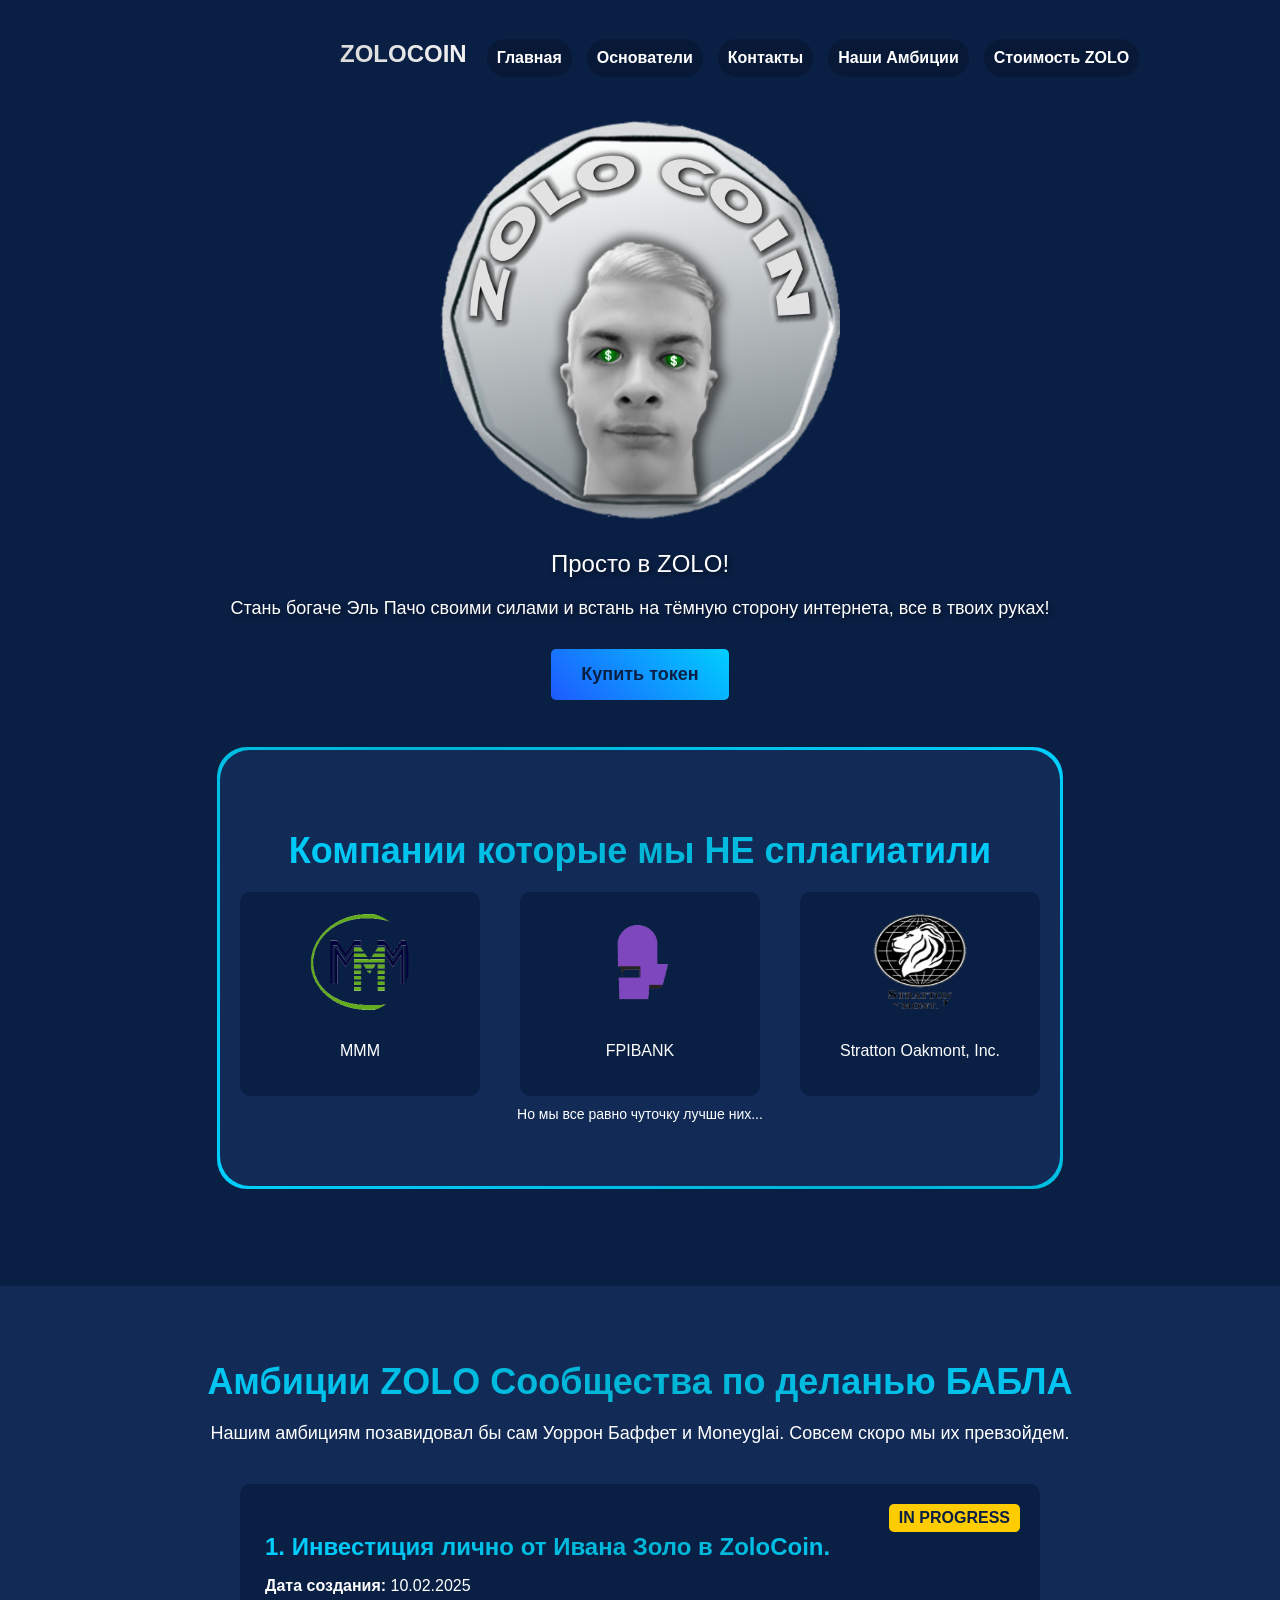
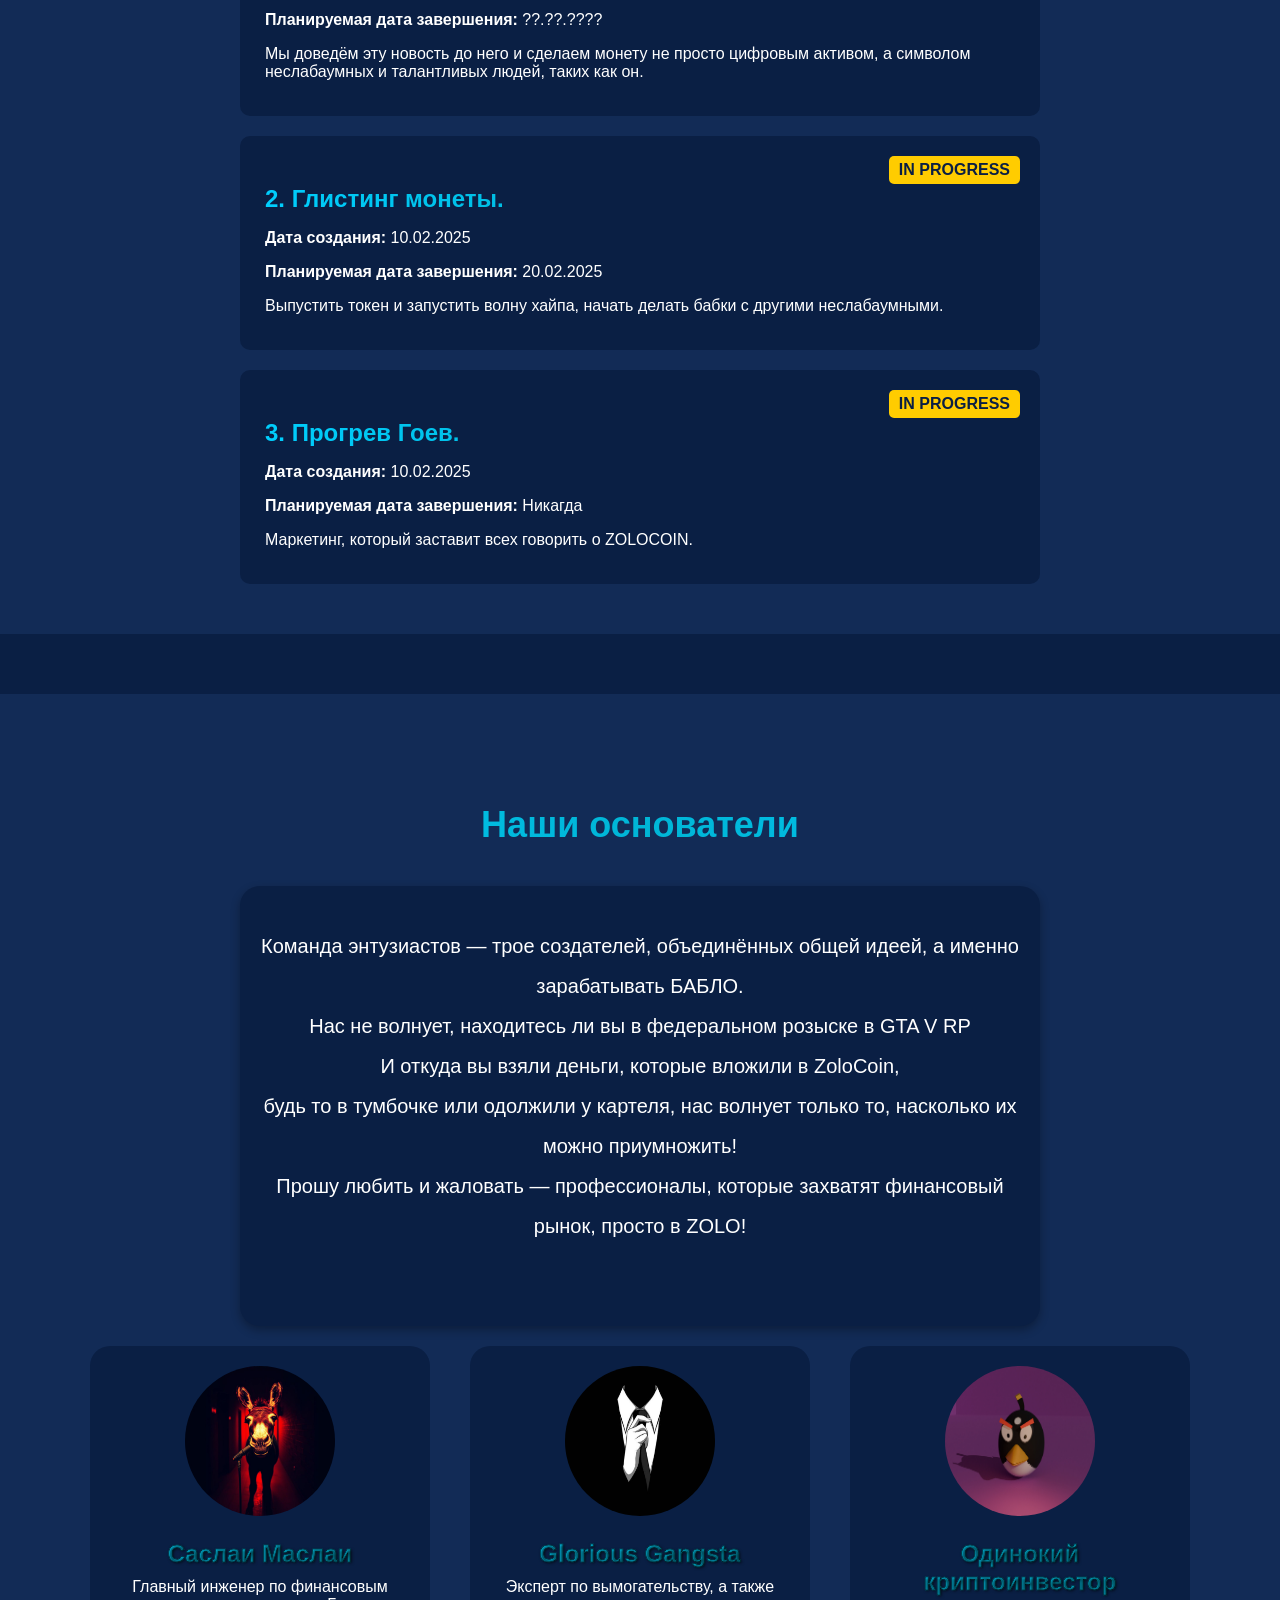
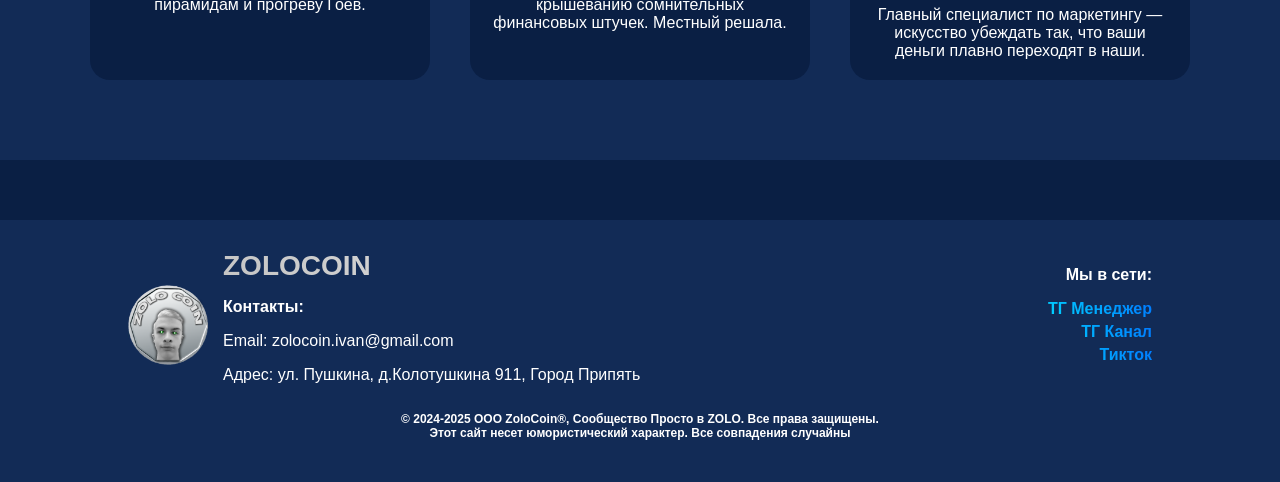
==== index.html @ fd6e4c24 "Update index.html" ====
<!DOCTYPE html>
<html lang="ru">
<head>
  <meta charset="UTF-8">
  <meta name="viewport" content="width=device-width, initial-scale=1.0">
  <title>ZOLOCOIN</title>
  <link rel="stylesheet" href="styles.css">
  <!-- Google Analytics -->
  <script async src="https://www.googletagmanager.com/gtag/js?id=G-M4DJ1XYR1H"></script>
  <script>
    window.dataLayer = window.dataLayer || [];
    function gtag(){dataLayer.push(arguments);}
    gtag('js', new Date());

    gtag('config', 'G-M4DJ1XYR1H');
  </script>
</head>
<body>
  <!-- Верхняя панель -->
  <header>
    <div class="logo">ZOLOCOIN</div>
    <nav>
      <ul>
        <li><a href="index.html">Главная</a></li>
        <li><a href="index.html#founders">Основатели</a></li>
        <li><a href="index.html#contacts">Контакты</a></li>
        <li><a href="index.html#ambitions">Наши Амбиции</a></li>
        <li><a href="#" title="Скоро...">Стоимость ZOLO</a></li>
      </ul>
    </nav>
  </header>

  <!-- Основной контент -->
  <main>
    <div>
      <img src="./images/zolocoin.png" alt="ZOLOCOIN" class="token-image">
    </div>
    
    <div class="slogan">Просто в ZOLO!</div>
    <div class="description">
      Стань богаче Эль Пачо своими силами и встань на тёмную сторону интернета, все в твоих руках!
    </div>
    <button class="buy-button"><span>Купить токен</span></button>

    <!-- Секция ККМНС -->
    <section class="inspiration-section">
      <h2>Компании которые мы НЕ сплагиатили</h2>
      <div class="inspiration-cards">
        <div class="inspiration-card">
          <img src="./images/mmm.png" alt="МММ">
          <p class="company-name">MMM</p>
        </div>
        <div class="inspiration-card">
          <img src="./images/fpi.png" alt="FPIBANK">
          <p class="company-name">FPIBANK</p>
        </div>
        <div class="inspiration-card">
          <img src="./images/stratton.png" alt="Stratton Oakmont, Inc.">
          <p class="company-name">Stratton Oakmont, Inc.</p>
        </div>
      </div>
      <p class="small-text">Но мы все равно чуточку лучше них...</p>
    </section>
  </main>
  
    <!-- Секция "Наши Амбиции" -->
  <section id="ambitions" class="ambitions-section">
    <h2>Амбиции ZOLO Сообщества по деланью БАБЛА</h2>
    <p class="subtext">Нашим амбициям позавидовал бы сам Уоррон Баффет и Moneyglai. Совсем скоро мы их превзойдем.</p>

    <!-- Карточки планов -->
    <div class="ambition-cards">
      <!-- План 1 -->
      <div class="card in-progress">
        <h3>1. Инвестиция лично от Ивана Золо в ZoloCoin.</h3>
        <p><strong>Дата создания:</strong> 10.02.2025</p>
        <p><strong>Планируемая дата завершения:</strong> ??.??.????</p>
        <p>Мы доведём эту новость до него и сделаем монету не просто цифровым активом, а символом неслабаумных и талантливых людей, таких как он.</p>
        <div class="status">IN PROGRESS</div>
      </div>

      <!-- План 2 -->
      <div class="card in-progress">
        <h3>2. Глистинг монеты.</h3>
        <p><strong>Дата создания:</strong> 10.02.2025</p>
        <p><strong>Планируемая дата завершения:</strong> 20.02.2025</p>
        <p>Выпустить токен и запустить волну хайпа, начать делать бабки с другими неслабаумными.</p>
        <div class="status">IN PROGRESS</div>
      </div>

      <!-- План 3 -->
      <div class="card in-progress">
        <h3>3. Прогрев Гоев.</h3>
        <p><strong>Дата создания:</strong> 10.02.2025</p>
        <p><strong>Планируемая дата завершения:</strong> Никагда</p>
        <p>Маркетинг, который заставит всех говорить о ZOLOCOIN.</p>
        <div class="status">IN PROGRESS</div>
      </div>
    </div>
  </section>

  <!-- Секция "Основатели" -->
  <section id="founders" class="founders-section">
    <h2 id="founders">Наши основатели</h2>
    <div class="founders-cards">
      <p class="subtext">
        Команда энтузиастов — трое создателей, объединённых общей идеей, а именно зарабатывать БАБЛО.<br>
        Нас не волнует, находитесь ли вы в федеральном розыске в GTA V RP<br>И откуда вы взяли деньги, которые вложили в ZoloCoin,<br>
        будь то в тумбочке или одолжили у картеля, нас волнует только то, насколько их можно приумножить! <br>
        Прошу любить и жаловать — профессионалы, которые захватят финансовый рынок, просто в ZOLO!
      </p>
    </div>
    <div class="founders-grid">
      <!-- Основатель 1 -->
      <div class="founder">
        <img src="./images/Osel.png" alt="Osel">
        <div class="founder-name">Саслаи Маслаи</div>
        <div class="founder-description">Главный инженер по финансовым пирамидам и прогреву Гоев.</div>
      </div>

      <!-- Основатель 2 -->
      <div class="founder">
        <img src="./images/Stanislav.png" alt="Stanislav">
        <div class="founder-name">Glorious Gangsta</div>
        <div class="founder-description">Эксперт по вымогательству, а также крышеванию сомнительных финансовых штучек. Местный решала.</div>
      </div>

      <!-- Основатель 3 -->
      <div class="founder">
        <img src="./images/Bombun.png" alt="Bombun">
        <div class="founder-name">Одинокий криптоинвестор</div>
        <div class="founder-description">Главный специалист по маркетингу — искусство убеждать так, что ваши деньги плавно переходят в наши.</div>
      </div>
    </div>
  </section>

  <script src="script.js"></script>
</body>
</html>

<footer id="contacts" class="contact-footer">
  <div class="footer-container">
    <div class="footer-left">
      <img src="./images/zolocoin.png" alt="Эмблема сообщества" class="footer-logo">
      <div class="footer-info">
        <h2 class="footer-title">ZOLOCOIN</h2>
        <p><strong>Контакты:</strong></p>
        <p>Email: zolocoin.ivan@gmail.com</p>
        <p>Адрес: ул. Пушкина, д.Колотушкина 911, Город Припять</p>
      </div>
    </div>
    <div class="footer-right">
      <p><strong>Мы в сети:</strong></p>
      <p class="footer-links">
        <a href="https://t.me/+15162410982" target="_blank">ТГ Менеджер</a>
        <a href="https://t.me/ZOLO_COIN" target="_blank">ТГ Канал</a>
        <a href="https://www.tiktok.com/@zolo.coin" target="_blank">Тикток</a>
      </p>
    </div>
  </div>
  <div class="disclaimer">
    <p>© 2024-2025 ООО ZoloCoin®, Сообщество Просто в ZOLO. Все права защищены. <br>Этот сайт несет юмористический характер. Все совпадения случайны</p>
  </div>
</footer>
---- styles.css ----
/* Общие стили */
html {
    scroll-behavior: smooth;
}

body {
  margin: 0;
  font-family: Verdana, sans-serif;
  background-color: #0A1F44; /* Темно-синий */
  color: #FFFFFF; /* Светлый текст */
}

.background-column {
    display: flex;
    align-items: center;
    justify-content: center;
    max-width: 600px;
    width: 100%;
    height: 100%;
    background-color: #0A1F44; /* Темно-синий */
    z-index: -1;
}

/* Верхняя панель */
header {
  display: flex;
  position: fixed;
  justify-content: space-between;
  align-items: center;
  padding: 20px;
  z-index: 1000;
  top: 0;
  left: 0;
  width: 100%;
  transition: padding 0.1s ease; /* Плавное изменение отступов */
}

/* Стили для элементов внутри header */
header nav ul li {
    background: #081937; /* Темно-синий фон */
    border-radius: 20px; /* Закругленные углы */
    padding: 10px;
    gap: 10px;
    position: relative;
    overflow: hidden;
    transition: transform 0.1s, box-shadow 0.1s;   
}

/* Эффект при наведении */
header nav ul li:hover {
    transform: translateY(-2px);
    box-shadow: 0 5px 15px rgba(0, 0, 0, 0.3);
}

.logo {
  font-size: 24px;
  font-weight: bold;
  background: linear-gradient(45deg, #c0c0c0, #f0f0f0, #c0c0c0);
  background-size: 300% 300%;
  animation: gradientFlow 3s ease infinite;
  -webkit-background-clip: text;
  -webkit-text-fill-color: transparent;
  width: 10rem;
  height: 3.5rem;
  margin-left: 25%;
  margin-right: 20px;
  margin-top: 20px;
  transition: margin-left 0.1s ease;
}

header nav {
  margin-right: 20%;
}

nav ul {
  list-style: none;
  display: flex;
  gap: 15px;
  padding: 0;
  transition: margin-right 0.1s ease; /* Плавное изменение отступа */
}

nav ul li a {
  text-decoration: none;
  color: #FFFFFF; /* Светлый текст */
  font-weight: bold;
  transition: color 0.3s;
  white-space: nowrap;
}

nav ul li a:hover {
  color: #1E5AFF; /* Электрик-синий */
}

/* Основной контент */
main {
  text-align: center;
  padding: 50px 20px;
}

.token-image {
  width: 400px;
  position: absolute;
  top: 320px; /* Настройка расстояния от верха страницы */
  left: 50%;
  transform: translate(-50%, -50%);
  z-index: -2;
}

.slogan {
  font-size: 24px;
  margin-top: 500px; /* Увеличиваем отступ сверху для текста */
  color: #FFFFFF; /* Светлый текст */
  text-shadow: 2px 2px 5px rgba(0, 0, 0, 0.5);
}

.description {
  font-size: 18px;
  margin-top: 20px; /* Увеличиваем отступ сверху */
  color: #FFFFFF; /* Светлый текст */
  text-shadow: 2px 2px 5px rgba(0, 0, 0, 0.5);
}

.buy-button {
  margin: 30px auto; /* Центрируем по горизонтали */
  display: block; /* Делаем блочным элементом */
  padding: 15px 30px;
  font-size: 18px;
  font-weight: bold;
  color: #0A1F44;
  background: linear-gradient(45deg, #1E5AFF, #00CFFF);
  border: none;
  border-radius: 5px;
  cursor: pointer;
  transition: background 0.3s, transform 0.3s, color 0.3s;
  position: relative;
  overflow: hidden;
}

.buy-button span {
  transition: opacity 0.3s ease, transform 0.3s ease; /* Указываем переход для span */
}

.buy-button::before {
  content: attr(data-hover-text);
  position: absolute;
  top: 50%;
  left: 50%;
  transform: translate(-50%, -50%);
  color: #0A1F44;
  opacity: 0;
  transition: opacity 0.3s;
}

.buy-button:hover {
  background: linear-gradient(45deg, #999, #e5e5e5);
  color: white;
  transform: scale(1.05);
}

.buy-button:hover::before {
  opacity: 1;
}

.buy-button span {
  display: block;
  transition: opacity 0.3s;
}

.buy-button:hover span {
  opacity: 0;
}

/* Секция "Наши Амбиции" */
.ambitions-section {
  padding: 50px 20px;
  background-color: #122B56; /* Глубокий синий */
  color: #FFFFFF; /* Светлый текст */
  text-align: center;
  margin-bottom: 60px;
}


.ambitions-section h2 {
  font-size: 36px;
  margin-bottom: 20px;
  margin-top: 25px;
  background: linear-gradient(45deg, #00CFFF, #00B5D6, #00CFFF); /* Градиентное свечение */
  -webkit-background-clip: text;
  color: transparent;
}

.ambitions-section .subtext {
  font-size: 18px;
  margin-bottom: 40px;
  color: #FFFFFF; /* Холодный серый */
}

/* Карточки планов */
.ambition-cards {
  display: flex;
  flex-direction: column;
  gap: 20px;
  max-width: 800px;
  margin: 0 auto;
}

.card {
  background-color: #0A1F44; /* Темно-синий */
  padding: 25px;
  border-radius: 10px;
  text-align: left;
  position: relative;
  transition: transform 0.3s, box-shadow 0.3s;
  color: #FFFFFF; /* Абсолютно белый текст */
}

.card:hover {
  transform: translateY(-5px);
  box-shadow: 0 5px 15px rgba(0, 0, 0, 0.3);
}

.card h3 {
  font-size: 24px;
  margin-bottom: 10px;
  background: linear-gradient(45deg, #00CFFF, #00B5D6, #00CFFF);
  -webkit-background-clip: text;
  -webkit-text-fill-color: transparent;
}

.card p {
  font-size: 16px;
  margin-bottom: 10px;
  color: #FFFFFF; /* Абсолютно белый текст */
}
/* Статусы */
.status {
  position: absolute;
  top: 20px;
  right: 20px;
  padding: 5px 10px;
  border-radius: 5px;
  font-weight: bold;
}

.in-progress .status {
  background-color: #ffcc00; /* Жёлтый для IN PROGRESS */
  color: #0A1F44; /* Темно-синий */
}

.done .status {
  background-color: #00cc66; /* Зелёный для DONE */
  color: #0A1F44; /* Темно-синий */
}

.failed .status {
  background-color: #cc0000; /* Красный для FAILED */
  color: #0A1F44; /* Темно-синий */
}

/* Секция "Основатели" */
.founders-section {
  padding: 80px 20px; /* Увеличиваем отступ сверху и снизу */
  background-color: #122B56; /* Глубокий синий */
  color: #FFFFFF; /* Светлый текст */
  text-align: center;
  position: relative;
  overflow: hidden;
}

.founders-section::before {
  content: "";
  position: absolute;
  top: 0;
  left: 0;
  right: 0;
  bottom: 0;
  border-radius: 20px; /* Повторяем закругление */
  padding: 3px; /* Толщина градиентной рамки */
  background: linear-gradient(45deg, #00CFFF, #00B5D6, #00CFFF);
  -webkit-mask: linear-gradient(#fff 0 0) content-box, linear-gradient(#fff 0 0);
  mask: linear-gradient(#fff 0 0) content-box, linear-gradient(#fff 0 0);
  -webkit-mask-composite: xor;
  mask-composite: exclude;
  z-index: -1;
}

.founders-section h2 {
  font-size: 36px;
  margin-bottom: 40px; /* Увеличиваем отступ снизу */
  background: linear-gradient(45deg, #00CFFF, #00B5D6, #00CFFF); /* Градиентное свечение */
  -webkit-background-clip: text;
  color: transparent;
}

.founders-section .subtext {
  font-size: 20px;
  line-height: 2;
  color: #FFFFFF; /* Холодный серый */
}

/* Сетка основателей */
.founders-grid {
  display: flex;
  justify-content: center;
  gap: 40px;
  flex-wrap: wrap;
}

.founders-cards {
    background: #0A1F44; /* Темно-синий */
    box-shadow: 0 4px 10px rgba(0, 0, 0, 0.3);
    max-width: 800px; /* Ограничиваем ширину */
    margin: 0 auto; /* Центрируем карточку */
    font-family: Verdana, sans-serif;
    text-align: center; /* Выравниваем текст по центру */
    box-sizing: border-box;
    padding: 20px 20px 60px 20px; /* Добавляем отступ снизу */
    border-radius: 20px; /* Закругляем углы контейнера */
    position: relative;
    overflow: hidden;
}

.founders-cards::before {
  content: "";
  position: absolute;
  top: 0;
  left: 0;
  right: 0;
  bottom: 0;
  border-radius: 20px; /* Повторяем закругление */
  padding: 3px; /* Толщина градиентной рамки */
  background: linear-gradient(45deg, #00CFFF, #00B5D6, #00CFFF);
  -webkit-mask: linear-gradient(#fff 0 0) content-box, linear-gradient(#fff 0 0);
  mask: linear-gradient(#fff 0 0) content-box, linear-gradient(#fff 0 0);
  -webkit-mask-composite: xor;
  mask-composite: exclude;
  z-index: -1;
}

.founder {
  background-color: #0A1F44; /* Темно-синий */
  padding: 20px;
  border-radius: 20px; /* Закругляем углы карточек */
  width: 300px;
  text-align: center;
  transition: transform 0.3s, box-shadow 0.3s;
  color: #FFFFFF; /* Светлый текст */
  margin-top: 20px; /* Добавляем отступ сверху */
  position: relative;
  overflow: hidden;
}

.founder::before {
  content: "";
  position: absolute;
  top: 0;
  left: 0;
  right: 0;
  bottom: 0;
  border-radius: 20px; /* Повторяем закругление */
  padding: 3px; /* Толщина градиентной рамки */
  background: linear-gradient(45deg, #00CFFF, #00B5D6, #00CFFF);
  -webkit-mask: linear-gradient(#fff 0 0) content-box, linear-gradient(#fff 0 0);
  mask: linear-gradient(#fff 0 0) content-box, linear-gradient(#fff 0 0);
  -webkit-mask-composite: xor;
  mask-composite: exclude;
  z-index: -1;
}

.founder:hover {
  transform: translateY(-5px);
  box-shadow: 0 5px 15px rgba(0, 0, 0, 0.3);
}

.founder img {
  width: 150px;
  height: 150px;
  border-radius: 50%;
  margin-bottom: 20px;
}

.founder-name {
  font-size: 24px;
  font-weight: bold;
  background: linear-gradient(45deg, #00CFFF, #00B5D6, #00CFFF);
  background-size: 200% 200%;
  -webkit-background-clip: text;
  background-clip: text;
  color: #00CFFF; /* Fallback для старых браузеров */
  color: transparent; /* Для градиента */
  text-shadow: 1px 1px 3px rgba(0, 0, 0, 0.7); /* Усиленная тень */
  -webkit-text-stroke: 0.5px #000000; /* Тонкая обводка */
  margin-bottom: 10px;
  animation: gradientFlow 4s ease infinite; /* Переливающийся градиент */
  transition: transform 0.3s ease, text-shadow 0.3s ease; /* Плавный переход */
}

.founder-name:hover {
  transform: scale(1.05); /* Увеличение при наведении */
  text-shadow: 1px 1px 3px rgba(0, 0, 0, 0.7), 0 0 5px rgba(0, 207, 255, 0.5); /* Свечение */
}

@keyframes gradientFlow {
  0% { background-position: 0% 50%; }
  50% { background-position: 100% 50%; }
  100% { background-position: 0% 50%; }
}

.founder-description {
  font-size: 16px;
  color: #FFFFFF; /* Светлый текст */
}

/* Новая секция с глубоким синим фоном */
.inspiration-section {
  background-color: #122B56; /* Глубокий синий */
  color: #FFFFFF; /* Белый текст */
  padding: 50px 20px;
  text-align: center;
  margin: 50px auto; /* Отступы сверху и снизу, центрируем по горизонтали */
  max-width: 800px; /* Ограничение ширины */
  border-radius: 30px; /* Закругленные углы контейнера */
  position: relative; /* Чтобы псевдоэлемент был относительно контейнера */
}

.inspiration-section::before {
  content: "";
  position: absolute;
  top: -3px; left: -3px; right: -3px; bottom: -3px; /* Выход за границы контейнера */
  border-radius: 30px; /* Закругляем рамку */
  background: linear-gradient(45deg, #00CFFF, #00B5D6, #00CFFF); /* Градиентная рамка */
  z-index: -1; /* Отправляем градиент назад */
}

.inspiration-section h2 {
  font-size: 36px;
  margin-bottom: 20px;
  background: linear-gradient(45deg, #00CFFF, #00B5D6, #00CFFF); /* Градиентное свечение */
  -webkit-background-clip: text;
  color: transparent;
}

.inspiration-cards {
  display: flex;
  justify-content: center;
  gap: 40px;
  flex-wrap: wrap;
  max-width: 800px;
  margin: 0 auto;
}

.inspiration-card {
  background-color: #0A1F44; /* Темно-синий */
  padding: 20px;
  border-radius: 10px; /* Закругленные углы карточек */
  width: 200px; /* Ограничиваем ширину каждой карточки */
  text-align: center;
  transition: transform 0.3s, box-shadow 0.3s;
  color: #FFFFFF; /* Белый текст */
}

.inspiration-card:hover {
  transform: translateY(-5px);
  box-shadow: 0 5px 15px rgba(0, 0, 0, 0.3);
}

.inspiration-card img {
  width: 100px; /* Уменьшаем размер изображения */
  height: 100px;
  margin-bottom: 10px;
  border-radius: 50%; /* Делаем изображения круглыми */
}

.company-name {
  font-size: 16px; /* Размер шрифта для названий компаний */
  color: #FFFFFF; /* Белый текст */
}

.small-text {
  font-size: 14px; /* Мелкий шрифт */
  color: #FFFFFF; /* Белый текст */
  margin-top: 10px;
}

/* Адаптивные стили */
.burger {
    display: none;
}
@media (max-width: 768px) {
    .burger {
        display: block;
    }
    header {
        position: relative;
    }
    nav ul {
        display: none;
        flex-direction: column;
        position: absolute;
        top: 60px;
        left: 0;
        width: 100%;
        background-color: #081937;
        padding: 10px 0;
    }
    nav ul.active {
        display: flex;
    }
    nav ul li {
        margin: 10px 0;
    }
}

/* Наши контакты */
.contact-footer {
  background-color: #122B56;
  color: white;
  padding: 30px 10%;
  margin-top: 60px;
}


.footer-container {
  display: flex;
  justify-content: space-between;
  align-items: flex-start;
}

.footer-left {
  display: flex;
  align-items: center;
}

.footer-logo {
  width: 80px; /* Эмблема остается маленькой */
  height: auto;
  margin-right: 15px;
}

.footer-info {
  text-align: left;
}

.footer-title {
  font-size: 28px;
  font-weight: bold;
  background: linear-gradient(45deg, #c0c0c0, #f0f0f0, #c0c0c0);
  background-size: 300% 300%;
  animation: gradientFlow 3s ease infinite;
  -webkit-background-clip: text;
  -webkit-text-fill-color: transparent;
  margin: 0;
}

.footer-right {
  text-align: right;
}

.footer-links a {
  display: block;  /* Располагаем гиперссылки столбцом */
  font-weight: bold;
  background: linear-gradient(45deg, #00D4FF, #0077FF);
  -webkit-background-clip: text;
  -webkit-text-fill-color: transparent;
  transition: -webkit-text-fill-color 0.3s ease;
  margin-bottom: 5px;
}

.footer-links a:hover {
  -webkit-text-fill-color: white;
}

.disclaimer {
  text-align: center;
  font-weight: bold;
  font-size: 12px;
  margin-top: 10px;
}

@keyframes gradientFlow {
  0% {
    background-position: 0% 50%;
  }
  50% {
    background-position: 100% 50%;
  }
  100% {
    background-position: 0% 50%;
  }
}
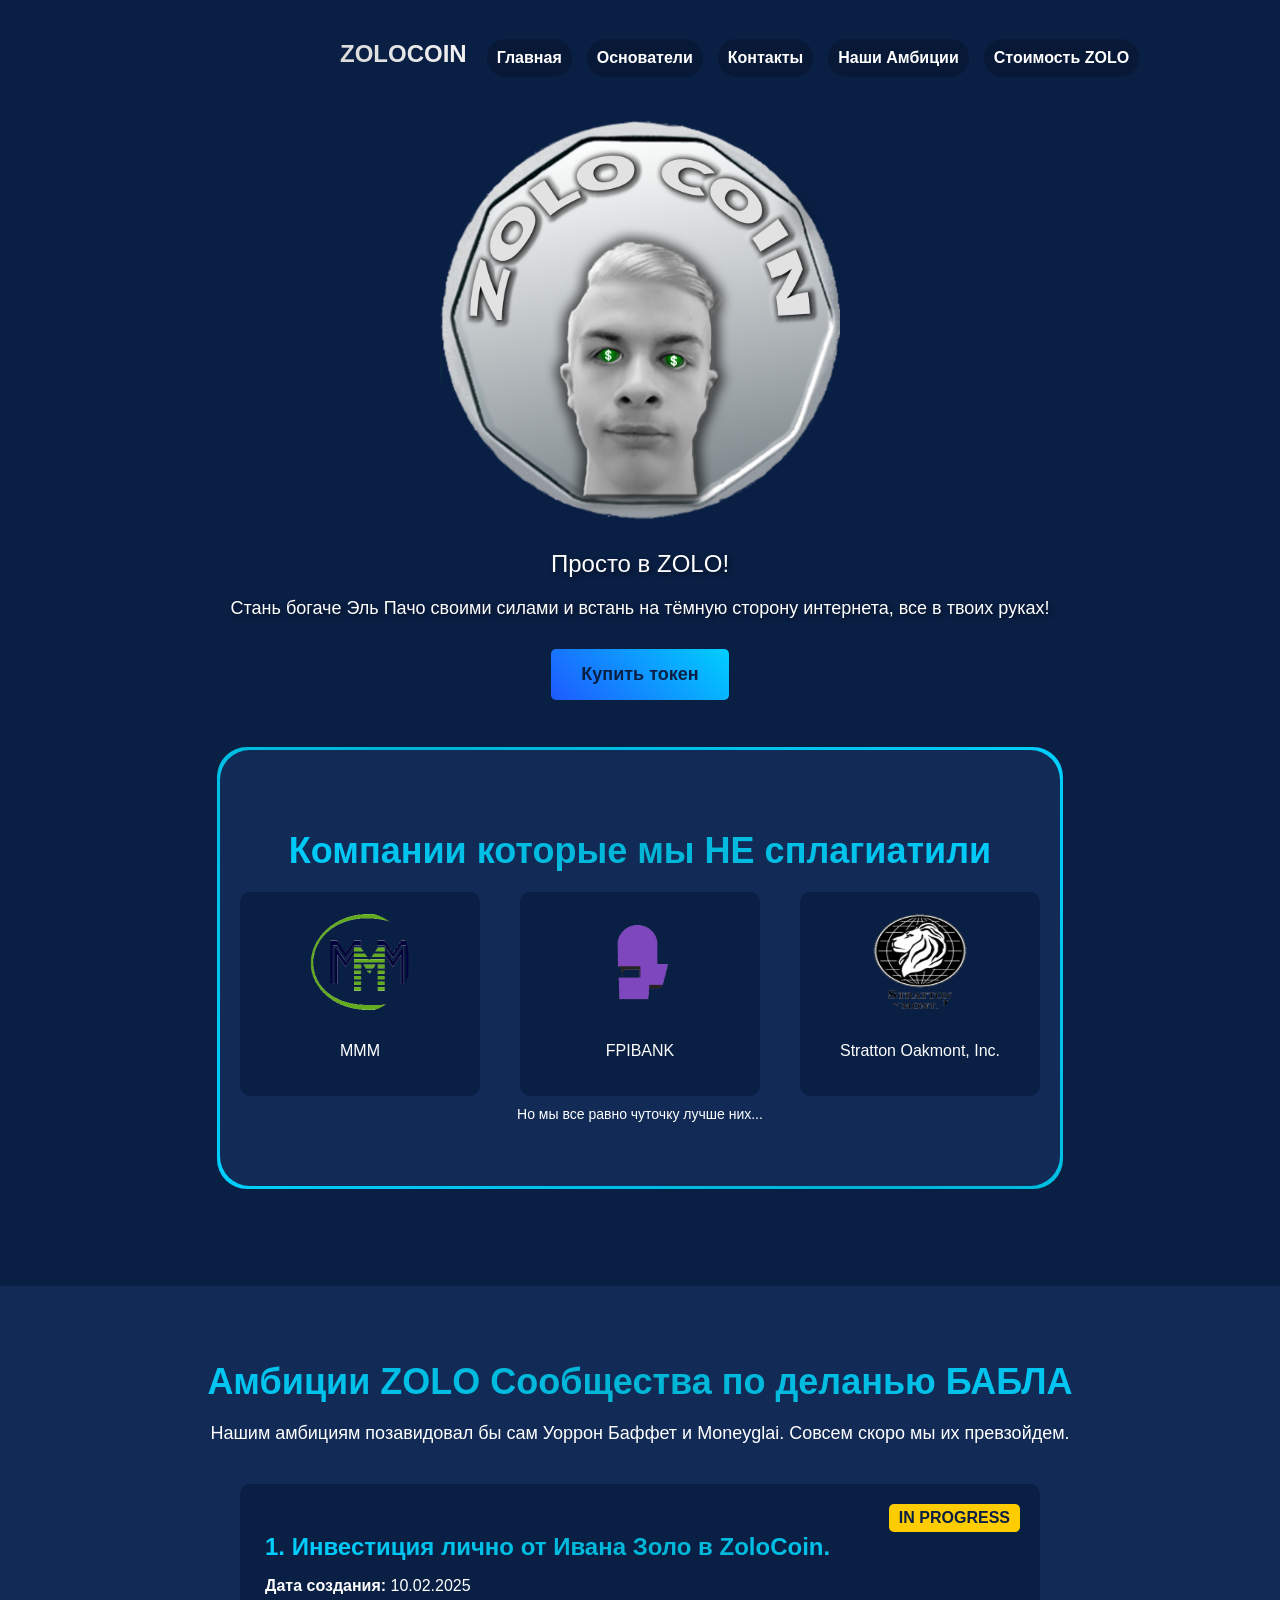
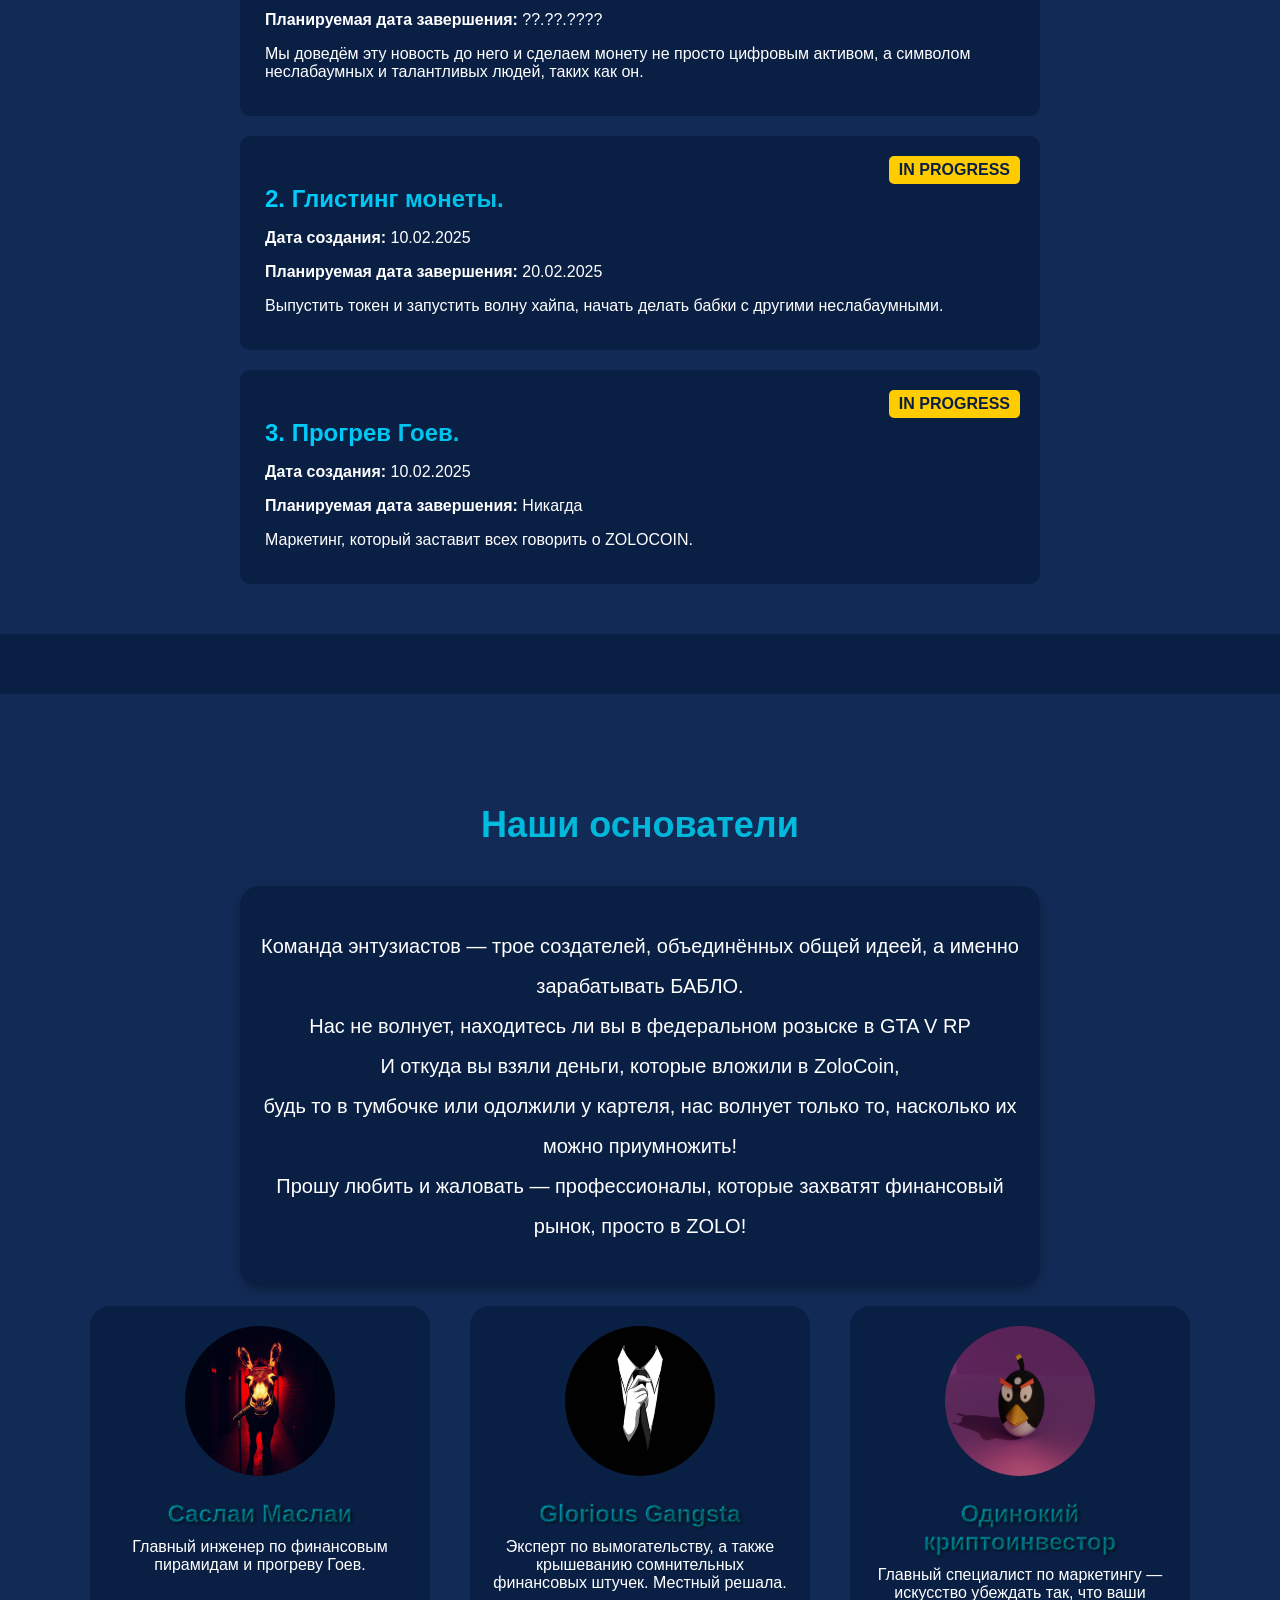
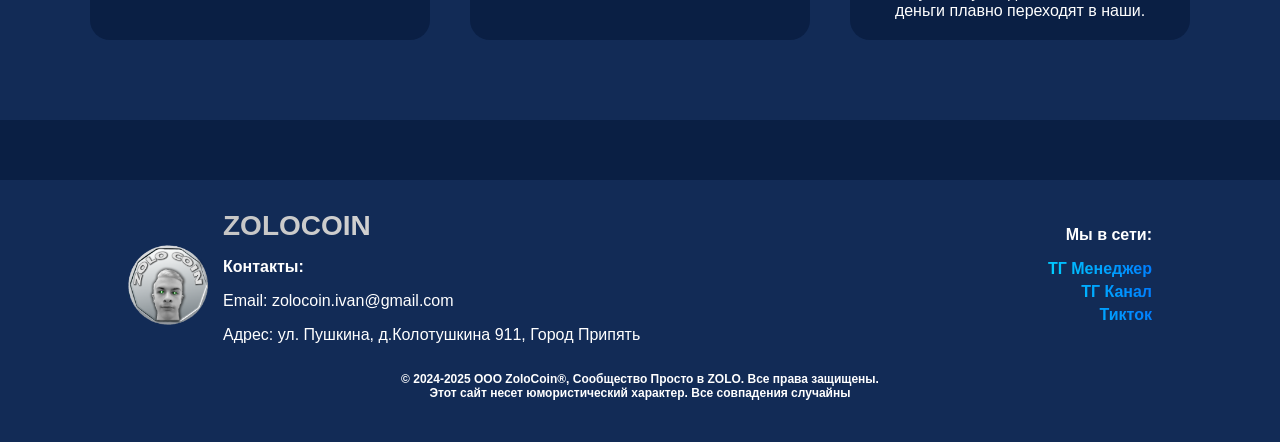
==== commit 51c33826: "Update index.html" ====
--- a/index.html
+++ b/index.html
@@ -2,7 +2,7 @@
 <html lang="ru">
 <head>
   <meta charset="UTF-8">
-  <meta name="viewport" content="width=device-width, initial-scale=1.0">
+  <meta name="viewport" content="width=device-width, initial-scale=1.0, maximum-scale=1.0, user-scalable=no">
   <title>ZOLOCOIN</title>
   <link rel="stylesheet" href="styles.css">
   <!-- Google Analytics -->
@@ -152,7 +152,7 @@
     <div class="footer-right">
       <p><strong>Мы в сети:</strong></p>
       <p class="footer-links">
-        <a href="https://t.me/+15162410982" target="_blank">ТГ Менеджер</a>
+        <a href="https://t.me/sukoebatel" target="_blank">ТГ Менеджер</a>
         <a href="https://t.me/ZOLO_COIN" target="_blank">ТГ Канал</a>
         <a href="https://www.tiktok.com/@zolo.coin" target="_blank">Тикток</a>
       </p>
--- a/styles.css
+++ b/styles.css
@@ -122,8 +122,8 @@
 }
 
 .buy-button {
-  margin: 30px auto; /* Центрируем по горизонтали */
-  display: block; /* Делаем блочным элементом */
+  margin: 30px auto;
+  display: block;
   padding: 15px 30px;
   font-size: 18px;
   font-weight: bold;
@@ -136,9 +136,8 @@
   position: relative;
   overflow: hidden;
 }
-
 .buy-button span {
-  transition: opacity 0.3s ease, transform 0.3s ease; /* Указываем переход для span */
+  transition: opacity 0.3s ease, transform 0.3s ease;
 }
 
 .buy-button::before {
@@ -305,20 +304,21 @@
   justify-content: center;
   gap: 40px;
   flex-wrap: wrap;
+  padding: 0 10px; /* Добавляем отступы по бокам для телефонов */
 }
 
 .founders-cards {
-    background: #0A1F44; /* Темно-синий */
-    box-shadow: 0 4px 10px rgba(0, 0, 0, 0.3);
-    max-width: 800px; /* Ограничиваем ширину */
-    margin: 0 auto; /* Центрируем карточку */
-    font-family: Verdana, sans-serif;
-    text-align: center; /* Выравниваем текст по центру */
-    box-sizing: border-box;
-    padding: 20px 20px 60px 20px; /* Добавляем отступ снизу */
-    border-radius: 20px; /* Закругляем углы контейнера */
-    position: relative;
-    overflow: hidden;
+  background: #0A1F44; /* Темно-синий */
+  box-shadow: 0 4px 10px rgba(0, 0, 0, 0.3);
+  max-width: 800px; /* Ограничиваем ширину */
+  margin: 0 auto; /* Центрируем карточку */
+  font-family: Verdana, sans-serif;
+  text-align: center; /* Выравниваем текст по центру */
+  box-sizing: border-box;
+  padding: 20px; /* Уменьшаем нижний отступ для телефонов */
+  border-radius: 20px; /* Закругляем углы контейнера */
+  position: relative;
+  overflow: hidden;
 }
 
 .founders-cards::before {
@@ -343,6 +343,7 @@
   padding: 20px;
   border-radius: 20px; /* Закругляем углы карточек */
   width: 300px;
+  max-width: 100%; /* Устанавливаем максимальную ширину 100% для адаптивности */
   text-align: center;
   transition: transform 0.3s, box-shadow 0.3s;
   color: #FFFFFF; /* Светлый текст */
@@ -412,6 +413,61 @@
   color: #FFFFFF; /* Светлый текст */
 }
 
+/* Адаптивность для телефонов */
+@media (max-width: 768px) {
+  .founders-grid {
+    gap: 20px; /* Уменьшаем расстояние между карточками */
+    padding: 0 5px; /* Уменьшаем боковые отступы */
+  }
+
+  .founders-cards {
+    max-width: 100%; /* Растягиваем на всю ширину */
+    padding: 15px; /* Уменьшаем внутренние отступы */
+  }
+
+  .founder {
+    width: 100%; /* Полная ширина карточки */
+    max-width: 320px; /* Ограничиваем максимальную ширину */
+    margin: 10px auto; /* Центрируем с меньшим отступом сверху */
+    padding: 15px; /* Уменьшаем внутренние отступы */
+  }
+
+  .founder img {
+    width: 120px; /* Уменьшаем фото */
+    height: 120px;
+    margin-bottom: 15px; /* Уменьшаем отступ снизу */
+  }
+
+  .founder-name {
+    font-size: 20px; /* Уменьшаем шрифт имени */
+    animation: gradientFlow 6s ease infinite; /* Замедляем анимацию для компактности */
+  }
+
+  .founder-description {
+    font-size: 14px; /* Уменьшаем шрифт описания */
+    line-height: 1.4; /* Улучшаем читаемость */
+  }
+}
+
+@media (max-width: 480px) {
+  .founder {
+    max-width: 280px; /* Ещё меньше для совсем маленьких экранов */
+  }
+
+  .founder img {
+    width: 100px; /* Ещё меньше фото */
+    height: 100px;
+  }
+
+  .founder-name {
+    font-size: 18px; /* Ещё меньше шрифт */
+  }
+
+  .founder-description {
+    font-size: 12px; /* Минимальный читаемый размер */
+  }
+}
+
 /* Новая секция с глубоким синим фоном */
 .inspiration-section {
   background-color: #122B56; /* Глубокий синий */
@@ -483,33 +539,73 @@
   margin-top: 10px;
 }
 
-/* Адаптивные стили */
+/* Адаптивные стили (ДЛЯ МАБИЛЫ) */
+/* Стили для бургер-меню */
 .burger {
+  display: none;
+  cursor: pointer;
+  padding: 10px;
+  width: 40px;
+  height: 30px;
+  position: relative;
+}
+
+.burger span {
+  display: block;
+  width: 100%;
+  height: 3px;
+  background: #FFFFFF;
+  margin: 5px 0;
+  transition: all 0.3s ease;
+}
+
+@media (max-width: 768px) {
+  .burger {
+    display: block;
+  }
+  header {
+    position: fixed;
+    width: 100%;
+    z-index: 1000;
+  }
+  nav ul {
     display: none;
-}
-@media (max-width: 768px) {
-    .burger {
-        display: block;
-    }
-    header {
-        position: relative;
-    }
-    nav ul {
-        display: none;
-        flex-direction: column;
-        position: absolute;
-        top: 60px;
-        left: 0;
-        width: 100%;
-        background-color: #081937;
-        padding: 10px 0;
-    }
-    nav ul.active {
-        display: flex;
-    }
-    nav ul li {
-        margin: 10px 0;
-    }
+    flex-direction: column;
+    position: absolute;
+    top: 60px;
+    left: 0;
+    width: 100%;
+    background: #081937;
+    padding: 20px 0;
+    box-shadow: 0 5px 15px rgba(0, 0, 0, 0.3);
+  }
+  nav ul.active {
+    display: flex;
+  }
+  nav ul li {
+    margin: 15px 0;
+    text-align: center;
+  }
+  nav ul li a {
+    font-size: 18px;
+    padding: 10px;
+    display: block;
+  }
+  nav ul li a:hover {
+    background: #1E5AFF;
+    border-radius: 5px;
+  }
+}
+
+/* Анимация бургера в крестик */
+.burger.open span:nth-child(1) {
+  transform: rotate(45deg) translate(7px, 7px);
+}
+.burger.open span:nth-child(2) {
+  opacity: 0;
+}
+.burger.open span:nth-child(3) {
+  transform: rotate(-45deg) translate(7px, -7px);
 }
 
 /* Наши контакты */
@@ -589,3 +685,22 @@
     background-position: 0% 50%;
   }
 }
+
+/* Responsive (для телефонов) */
+@media (max-width: 768px) {
+  .footer-container {
+    flex-direction: column;
+    align-items: center;
+    text-align: center;
+  }
+  .footer-logo {
+    width: 60px; /* Уменьшаем логотип */
+  }
+  .footer-title {
+    font-size: 24px;
+  }
+  .footer-left,
+  .footer-right {
+    margin-bottom: 15px;
+  }
+}
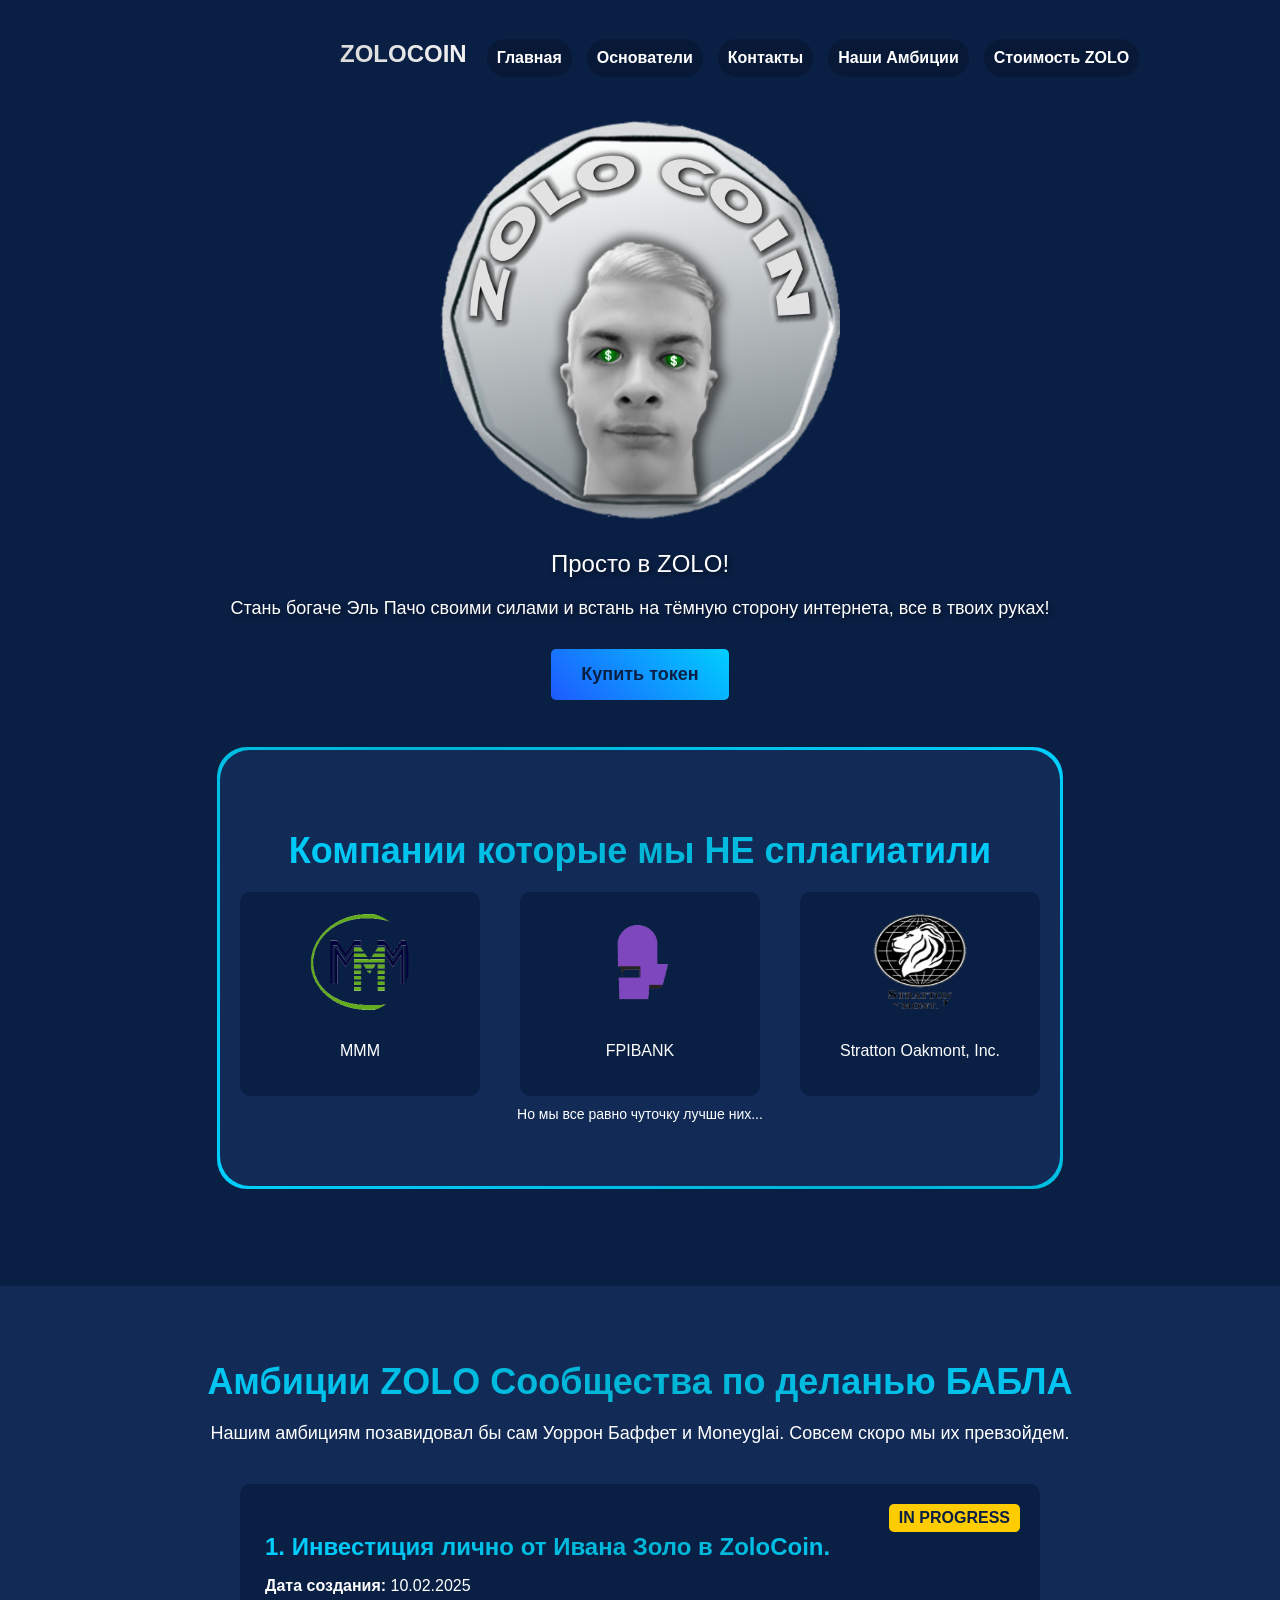
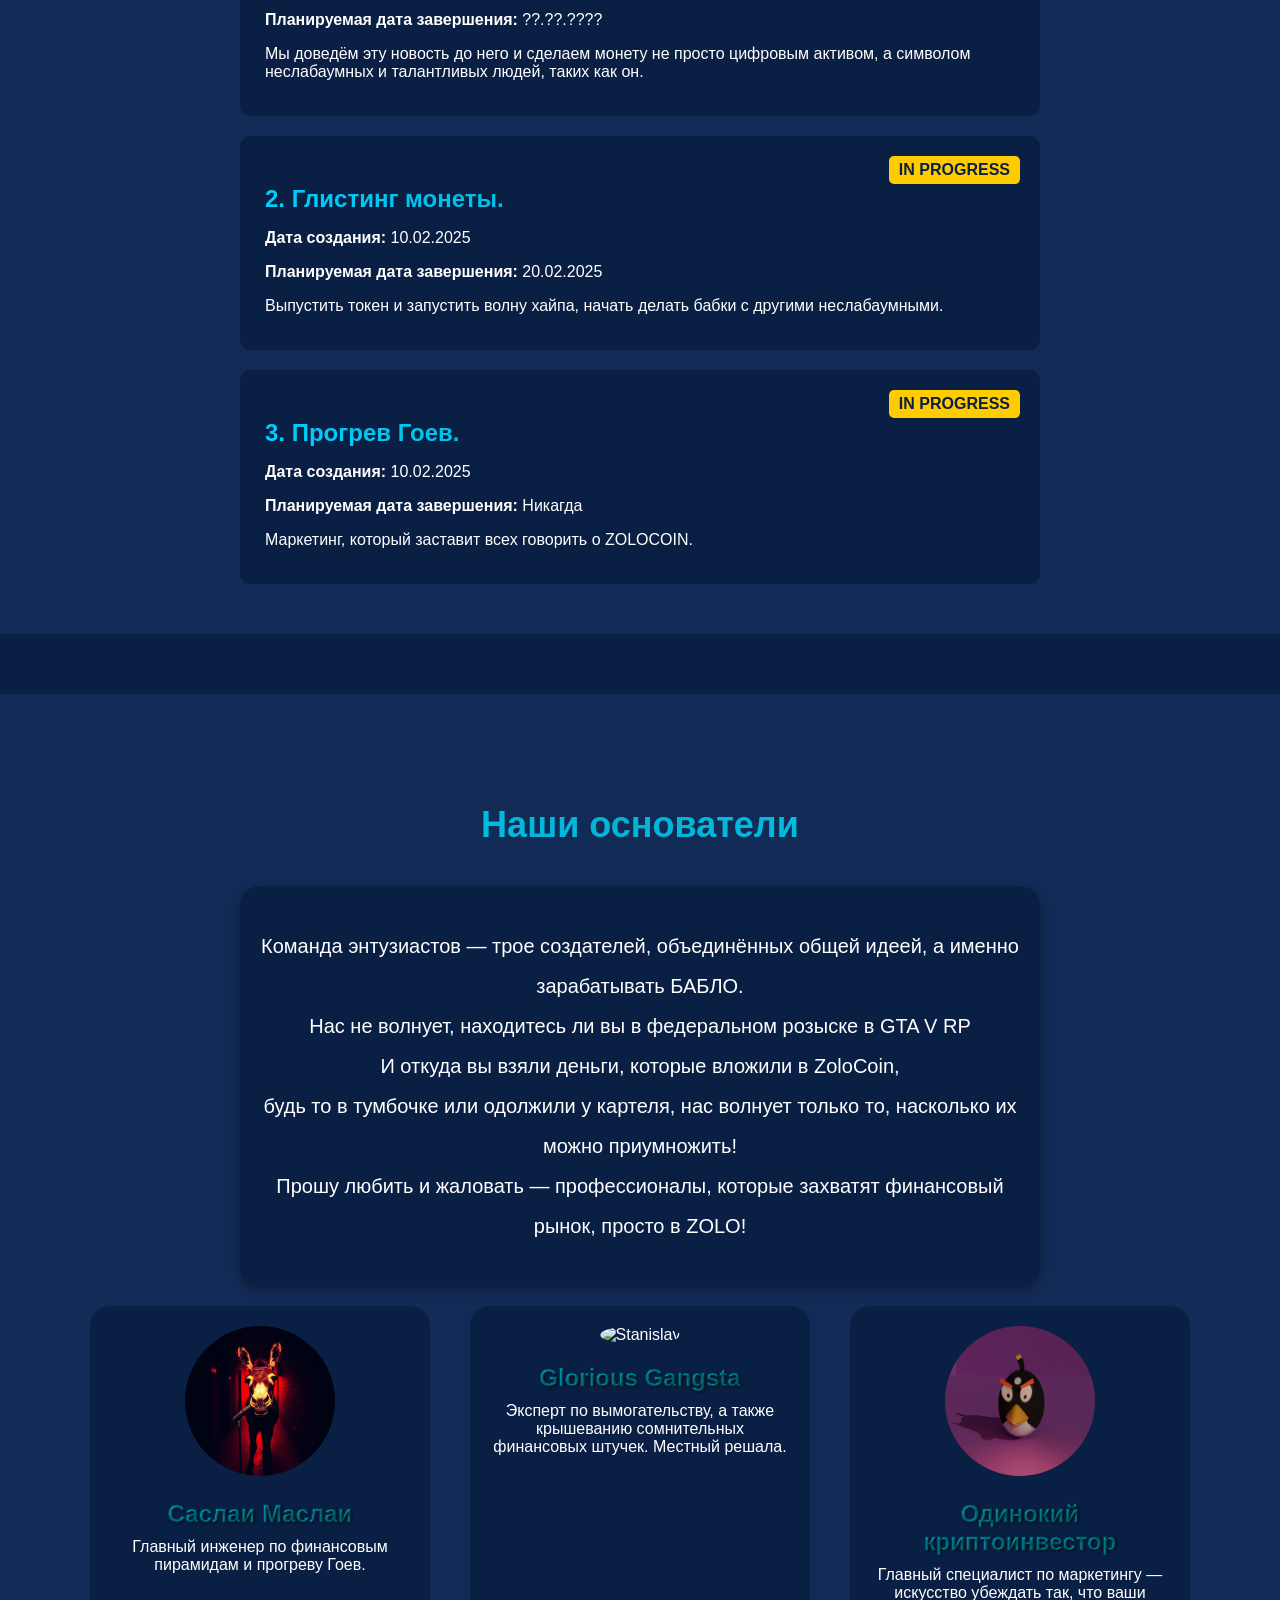
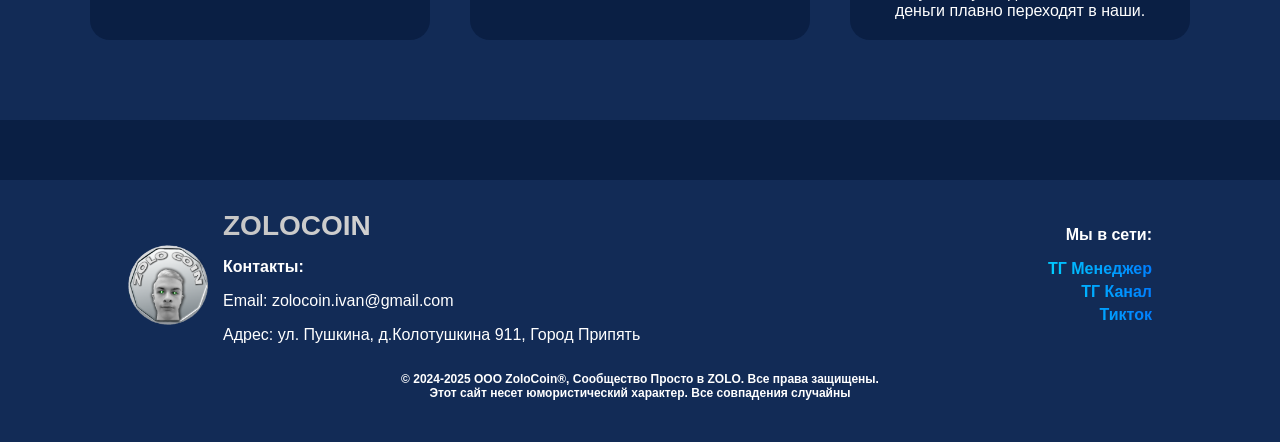
==== commit f11d12ce: "Update index.html" ====
--- a/index.html
+++ b/index.html
@@ -120,7 +120,7 @@
 
       <!-- Основатель 2 -->
       <div class="founder">
-        <img src="./images/Stanislav.png" alt="Stanislav">
+        <img src="./" alt="Stanislav">
         <div class="founder-name">Glorious Gangsta</div>
         <div class="founder-description">Эксперт по вымогательству, а также крышеванию сомнительных финансовых штучек. Местный решала.</div>
       </div>
@@ -152,7 +152,7 @@
     <div class="footer-right">
       <p><strong>Мы в сети:</strong></p>
       <p class="footer-links">
-        <a href="https://t.me/sukoebatel" target="_blank">ТГ Менеджер</a>
+        <a href="https://t.me/" target="_blank">ТГ Менеджер</a>
         <a href="https://t.me/ZOLO_COIN" target="_blank">ТГ Канал</a>
         <a href="https://www.tiktok.com/@zolo.coin" target="_blank">Тикток</a>
       </p>
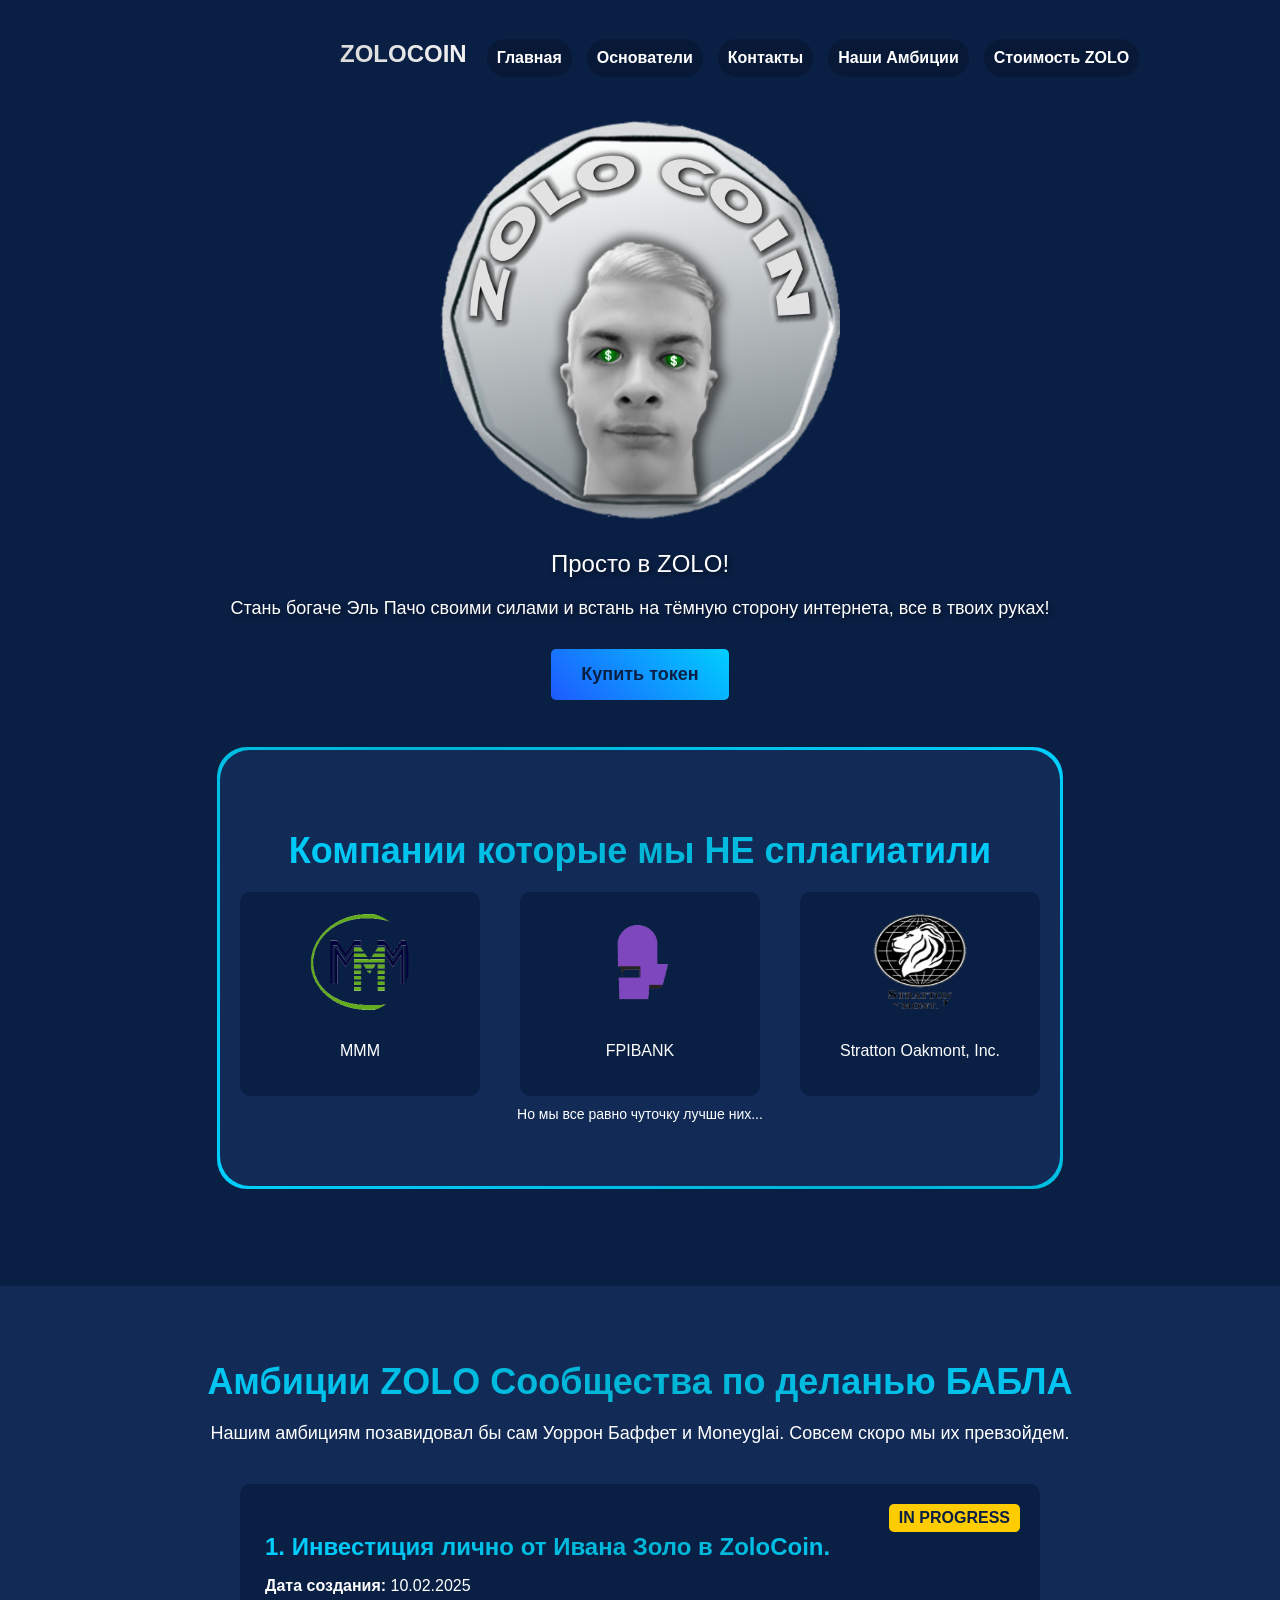
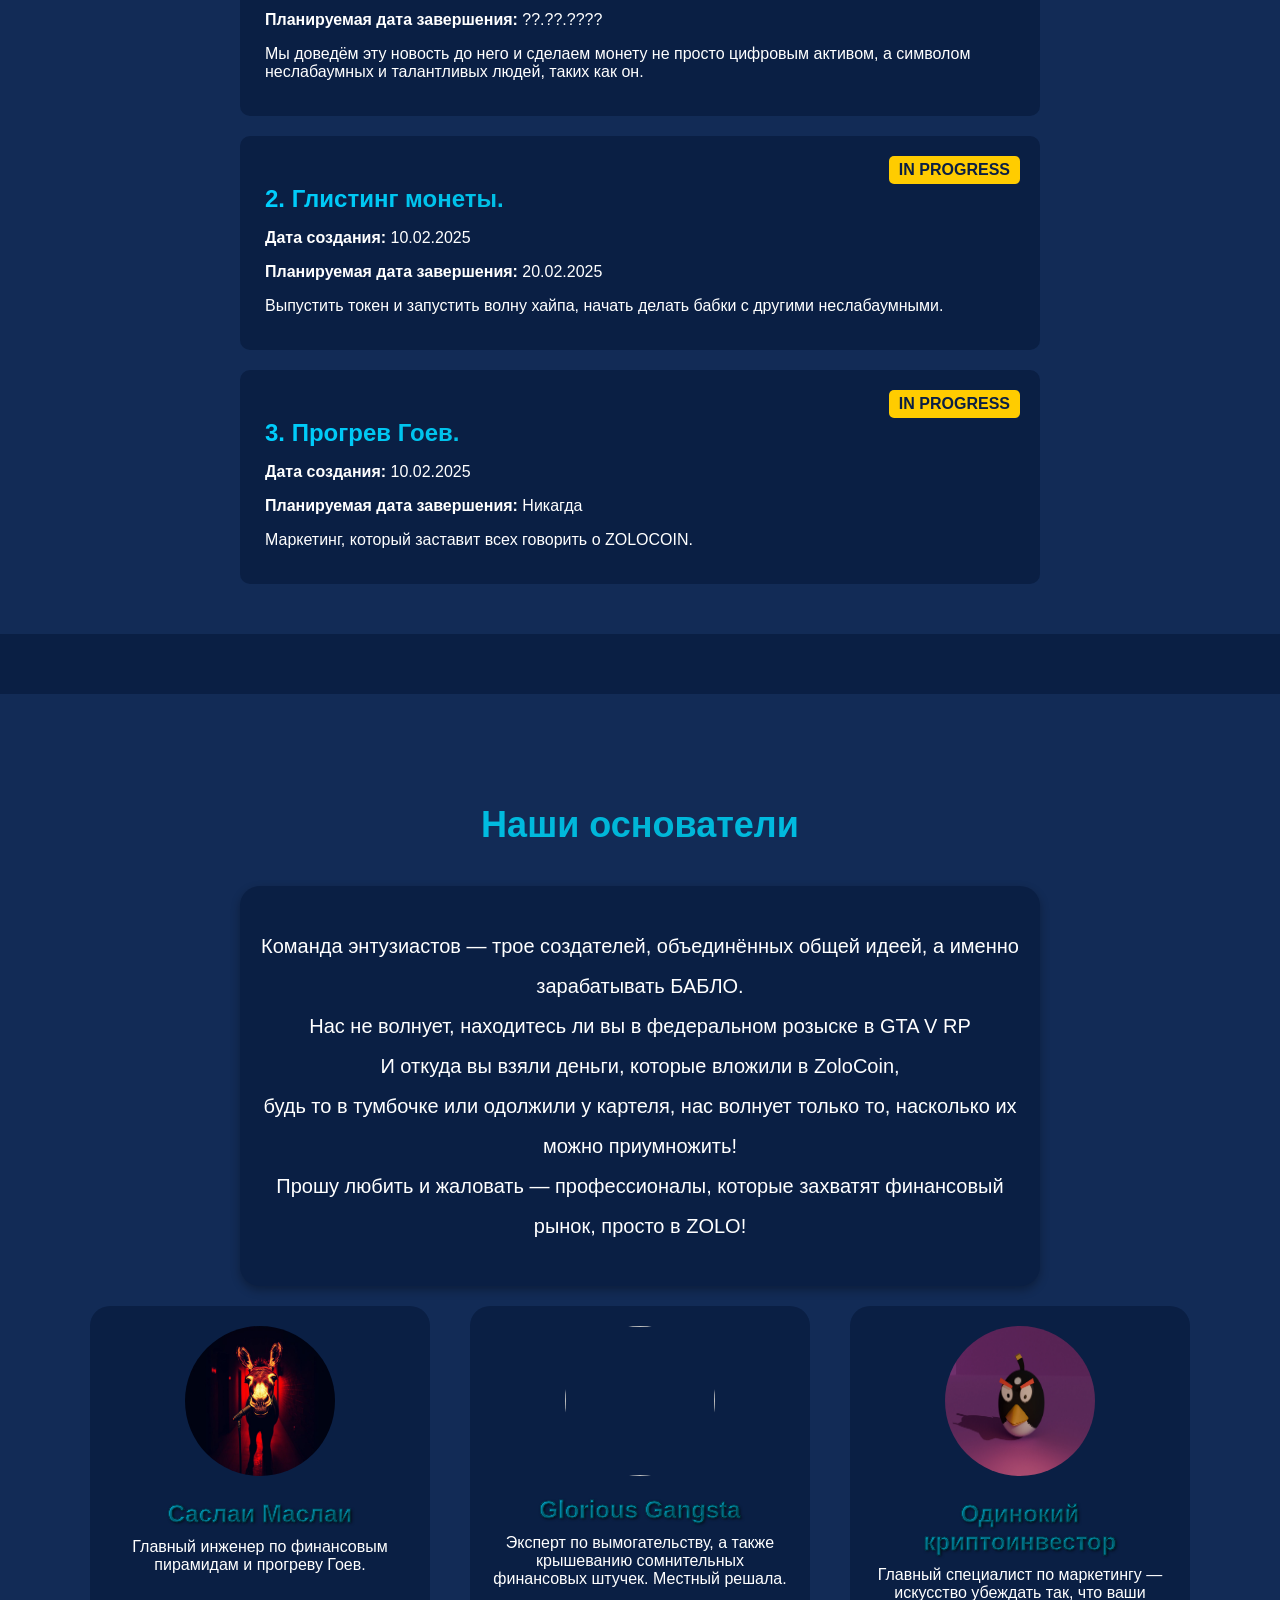
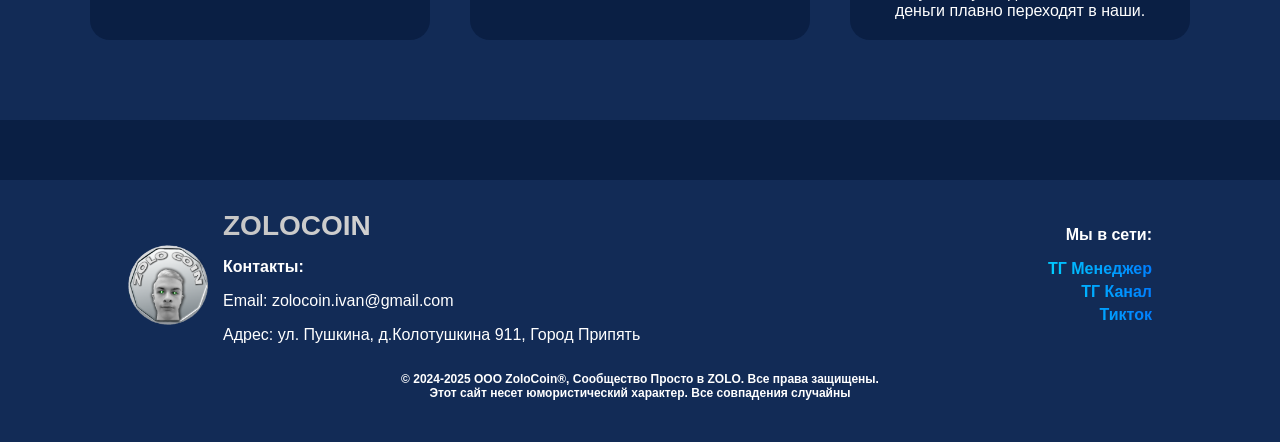
==== commit 897c3d57: "Update index.html" ====
--- a/index.html
+++ b/index.html
@@ -120,7 +120,7 @@
 
       <!-- Основатель 2 -->
       <div class="founder">
-        <img src="./" alt="Stanislav">
+        <img src="./" alt="">
         <div class="founder-name">Glorious Gangsta</div>
         <div class="founder-description">Эксперт по вымогательству, а также крышеванию сомнительных финансовых штучек. Местный решала.</div>
       </div>
